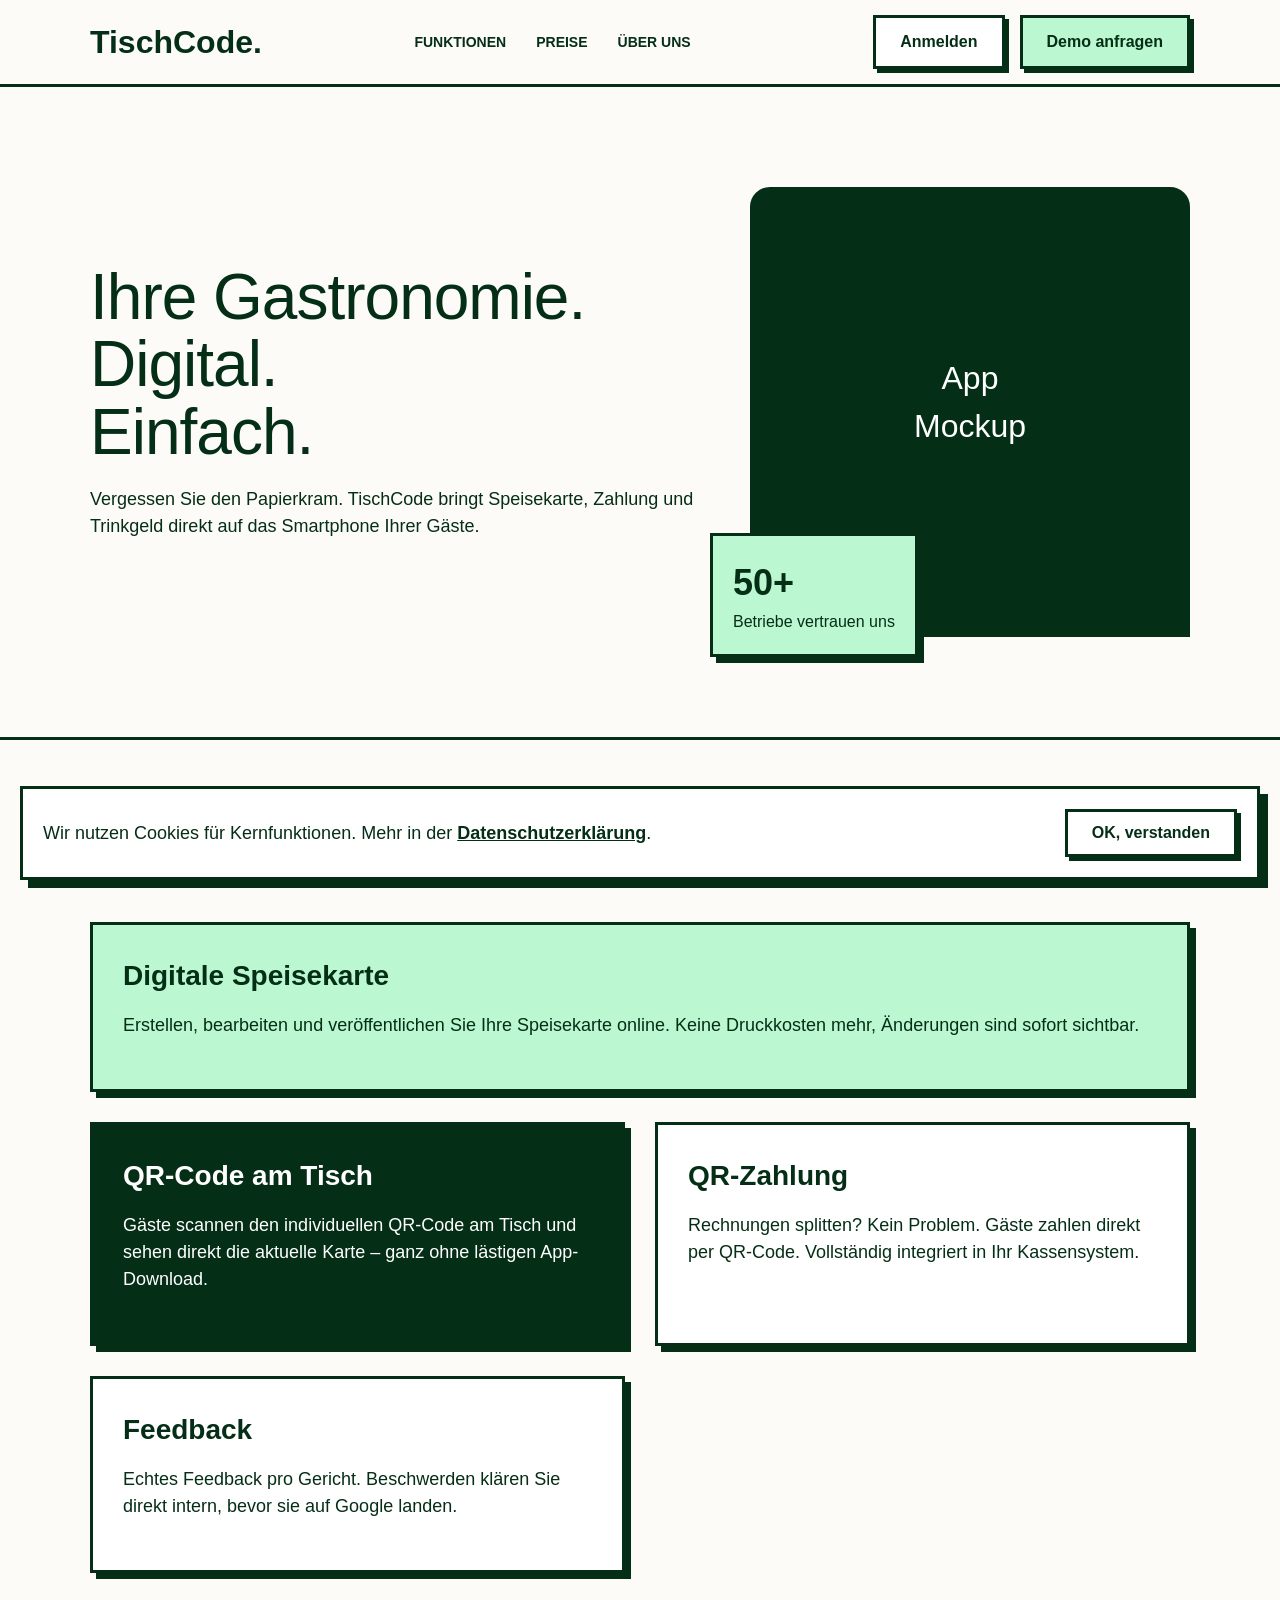
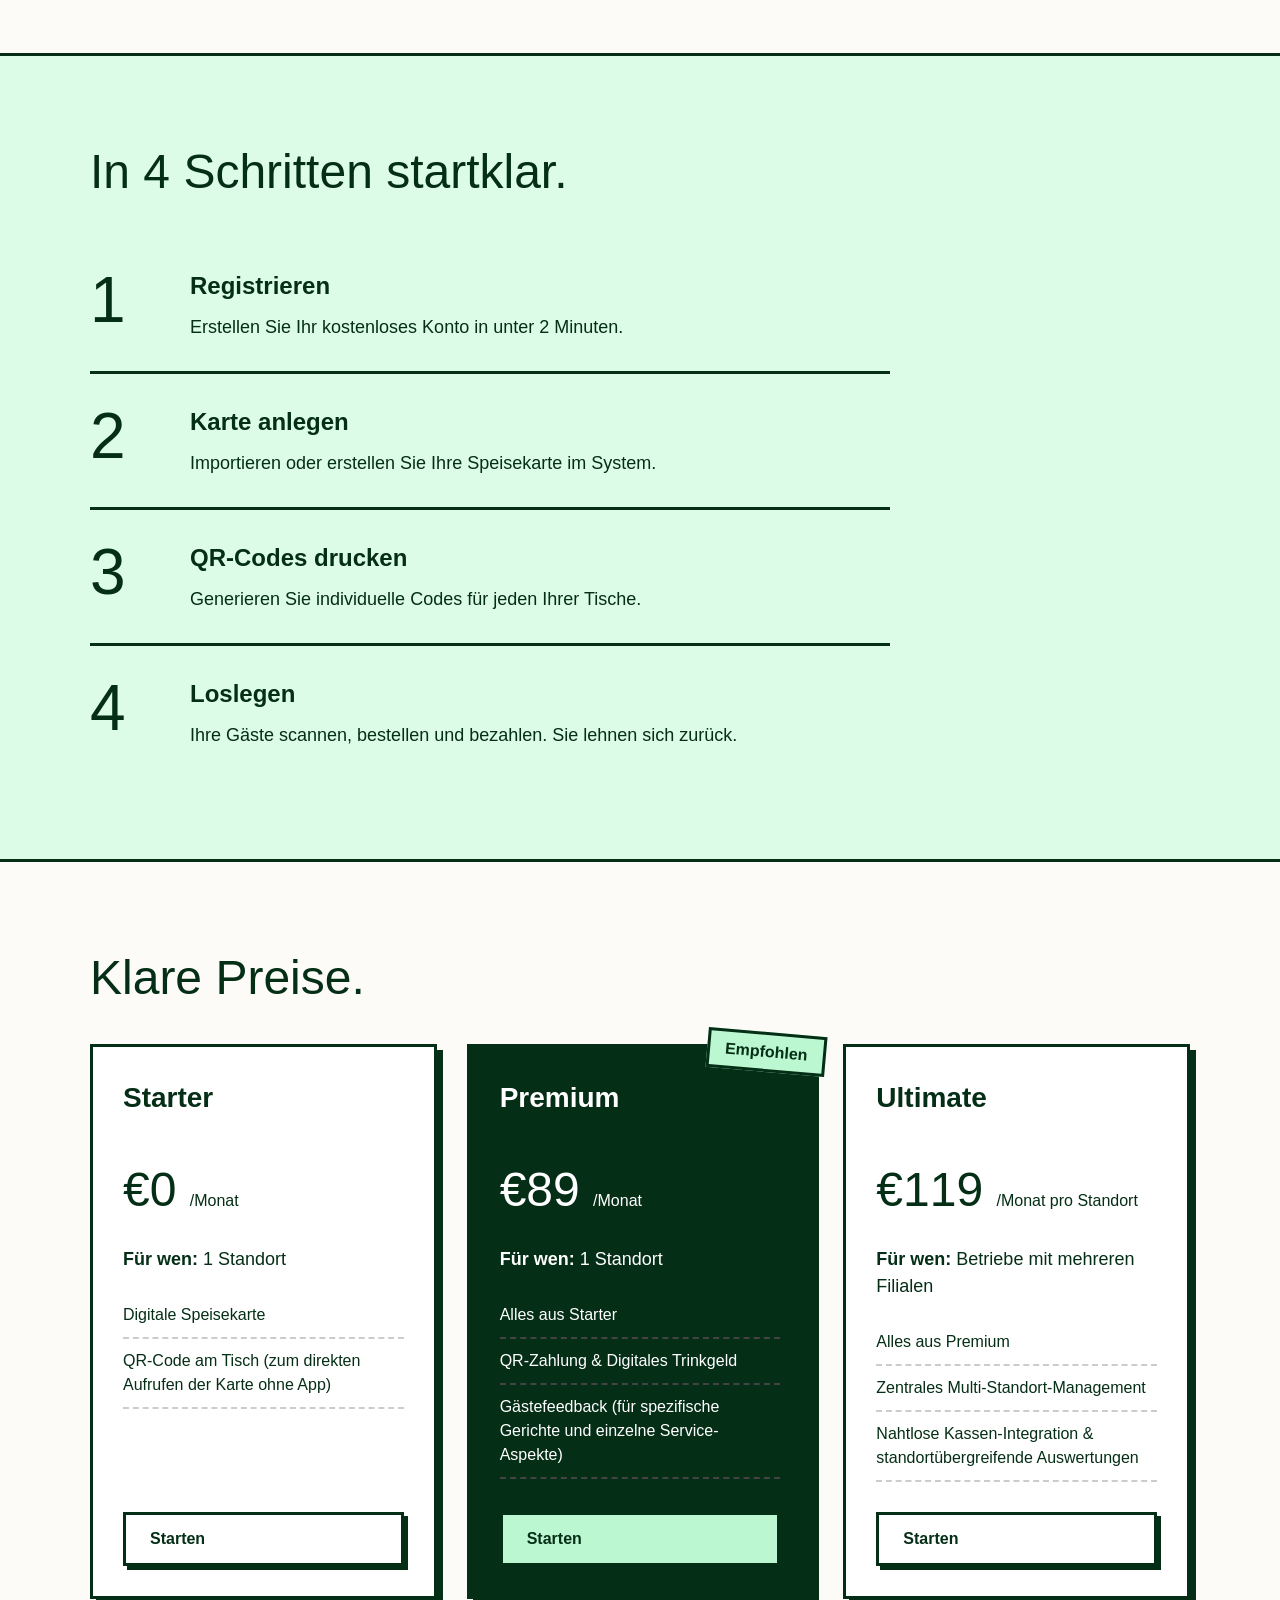
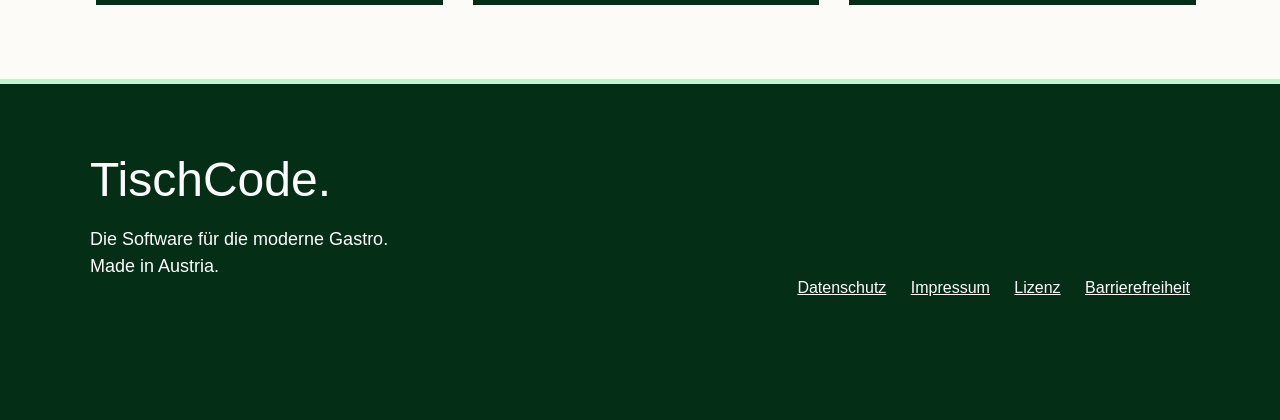
==== index.html @ 5e7524e0 "Add files via upload" ====
<!DOCTYPE html>
<html lang="de">
<head>
    <meta charset="UTF-8" />
    <meta name="viewport" content="width=device-width, initial-scale=1.0" />
    <title>TischCode – Gastro. Aber Digital.</title>
    <meta name="description" content="Digitale Speisekarte, QR-Zahlung und Gästefeedback." />
    <link rel="stylesheet" href="style.css" />
</head>
<body>

<a class="skip-link" href="#main-content">Zum Hauptinhalt springen</a>

<header class="site-header" role="banner">
    <div class="container header-inner">
        <a href="index.html" class="logo" aria-label="TischCode Startseite">
            TischCode.
        </a>
        <nav aria-label="Hauptnavigation" class="main-nav">
            <ul id="nav-links">
                <li><a href="#features">Funktionen</a></li>
                <li><a href="#preise">Preise</a></li>
                <li><a href="about.html">Über uns</a></li>
            </ul>
        </nav>
        <div class="header-actions">
            <a class="button" style="pointer-events: none;">Anmelden</a>
            <a class="button button-accent" style="pointer-events: none;">Demo anfragen</a>
        </div>
    </div>
</header>

<main id="main-content">

    <section class="hero" aria-labelledby="hero-heading">
        <div class="container hero-grid">
            <div class="hero-text">
                <h1 id="hero-heading">Ihre Gastronomie.<br>Digital.<br>Einfach.</h1>
                <p>Vergessen Sie den Papierkram. TischCode bringt Speisekarte, Zahlung und Trinkgeld direkt auf das Smartphone Ihrer Gäste.</p>
            </div>
            <div class="hero-visual" aria-hidden="true">
                <div class="mockup-box">
                    <p class="mockup-text">App<br>Mockup</p>
                </div>
                <div class="floating-stat">
                    <strong>50+</strong>
                    <span>Betriebe vertrauen uns</span>
                </div>
            </div>
        </div>
    </section>

    <section class="section border-top" id="features" aria-labelledby="features-heading">
        <div class="container">
            <h2 id="features-heading" class="section-title">Alles, was Ihr Betrieb braucht.</h2>

            <div class="editorial-grid">
                <div class="card card-large">
                    <h3>Digitale Speisekarte</h3>
                    <p>Erstellen, bearbeiten und veröffentlichen Sie Ihre Speisekarte online. Keine Druckkosten mehr, Änderungen sind sofort sichtbar.</p>
                </div>
                <div class="card card-dark">
                    <h3>QR-Code am Tisch</h3>
                    <p>Gäste scannen den individuellen QR-Code am Tisch und sehen direkt die aktuelle Karte – ganz ohne lästigen App-Download.</p>
                </div>
                <div class="card">
                    <h3>QR-Zahlung</h3>
                    <p>Rechnungen splitten? Kein Problem. Gäste zahlen direkt per QR-Code. Vollständig integriert in Ihr Kassensystem.</p>
                </div>
                <div class="card">
                    <h3>Feedback</h3>
                    <p>Echtes Feedback pro Gericht. Beschwerden klären Sie direkt intern, bevor sie auf Google landen.</p>
                </div>
            </div>
        </div>
    </section>

    <section class="section border-top bg-accent" id="wie-es-funktioniert" aria-labelledby="how-heading">
        <div class="container">
            <h2 id="how-heading" class="section-title">In 4 Schritten startklar.</h2>
            <div class="step-stack">
                <div class="step-row">
                    <div class="step-number">1</div>
                    <div class="step-content">
                        <strong>Registrieren</strong>
                        <p>Erstellen Sie Ihr kostenloses Konto in unter 2 Minuten.</p>
                    </div>
                </div>
                <div class="step-row">
                    <div class="step-number">2</div>
                    <div class="step-content">
                        <strong>Karte anlegen</strong>
                        <p>Importieren oder erstellen Sie Ihre Speisekarte im System.</p>
                    </div>
                </div>
                <div class="step-row">
                    <div class="step-number">3</div>
                    <div class="step-content">
                        <strong>QR-Codes drucken</strong>
                        <p>Generieren Sie individuelle Codes für jeden Ihrer Tische.</p>
                    </div>
                </div>
                <div class="step-row">
                    <div class="step-number">4</div>
                    <div class="step-content">
                        <strong>Loslegen</strong>
                        <p>Ihre Gäste scannen, bestellen und bezahlen. Sie lehnen sich zurück.</p>
                    </div>
                </div>
            </div>
        </div>
    </section>

    <section class="section border-top" id="preise" aria-labelledby="pricing-heading">
        <div class="container">
            <h2 id="pricing-heading" class="section-title">Klare Preise.</h2>
            <div class="pricing-grid">

                <div class="card pricing-card">
                    <h3>Starter</h3>
                    <p class="price">€0 <span>/Monat</span></p>
                    <p><strong>Für wen:</strong> 1 Standort</p>
                    <ul>
                        <li>Digitale Speisekarte</li>
                        <li>QR-Code am Tisch (zum direkten Aufrufen der Karte ohne App)</li>
                    </ul>
                    <a class="button button-outline" style="pointer-events: none;">Starten</a>
                </div>

                <div class="card pricing-card highlight">
                    <span class="card-badge">Empfohlen</span>
                    <h3>Premium</h3>
                    <p class="price">€89 <span>/Monat</span></p>
                    <p><strong>Für wen:</strong> 1 Standort</p>
                    <ul>
                        <li>Alles aus Starter</li>
                        <li>QR-Zahlung & Digitales Trinkgeld</li>
                        <li>Gästefeedback (für spezifische Gerichte und einzelne Service-Aspekte)</li>
                    </ul>
                    <a class="button button-accent" style="pointer-events: none;">Starten</a>
                </div>

                <div class="card pricing-card">
                    <h3>Ultimate</h3>
                    <p class="price">€119 <span>/Monat pro Standort</span></p>
                    <p><strong>Für wen:</strong> Betriebe mit mehreren Filialen</p>
                    <ul>
                        <li>Alles aus Premium</li>
                        <li>Zentrales Multi-Standort-Management</li>
                        <li>Nahtlose Kassen-Integration & standortübergreifende Auswertungen</li>
                    </ul>
                    <a class="button button-outline" style="pointer-events: none;">Starten</a>
                </div>

            </div>
        </div>
    </section>

</main>

<footer class="site-footer" role="contentinfo">
    <div class="container footer-flex">
        <div class="footer-brand">
            <h2>TischCode.</h2>
            <p>Die Software für die moderne Gastro.<br>Made in Austria.</p>
        </div>
        <div class="footer-links">
            <a href="datenschutz.html">Datenschutz</a>
            <a href="impressum.html">Impressum</a>
            <a href="lizenz.html">Lizenz</a>
            <a href="barrierefreiheit.html">Barrierefreiheit</a>
        </div>
    </div>
</footer>

<div class="cookie-banner" id="cookie-banner" role="dialog" aria-live="polite" aria-label="Cookie-Hinweis">
    <p>Wir nutzen Cookies für Kernfunktionen. Mehr in der <a href="datenschutz.html">Datenschutzerklärung</a>.</p>
    <button class="button" onclick="document.getElementById('cookie-banner').style.display='none'">OK, verstanden</button>
</div>

</body>
</html>
---- style.css ----
* {
    box-sizing: border-box;
    margin: 0;
    padding: 0;
}

body {
    background-color: #fdfbf7;
    color: #052e16;
    font-family: Arial, Helvetica, sans-serif;
    line-height: 1.5;
}

h1, h2, h3, .logo {
    font-weight: normal;
    color: #052e16;
}

h1 {
    font-size: 64px;
    line-height: 1.05;
    margin-bottom: 20px;
    letter-spacing: -1px;
}

h2 {
    font-size: 48px;
    margin-bottom: 30px;
}

h3 {
    font-size: 28px;
    margin-bottom: 15px;
    font-weight: bold;
}

p {
    margin-bottom: 20px;
    font-size: 18px;
}

a {
    color: #052e16;
    text-decoration: none;
}

ul {
    list-style: none;
}

.container {
    width: 90%;
    max-width: 1100px;
    margin: 0 auto;
}

.section {
    padding: 80px 0;
}

.border-top {
    border-top: 3px solid #052e16;
}

.bg-accent {
    background-color: #dcfce7; /* mintgrün */
}

.skip-link {
    position: absolute;
    top: -50px;
    left: 0;
    background-color: #052e16;
    color: #ffffff;
    padding: 10px 20px;
    font-weight: bold;
}
.skip-link:focus { top: 0; }
*:focus-visible { outline: 3px solid #000; outline-offset: 4px; }

.site-header {
    border-bottom: 3px solid #052e16;
    padding: 15px 0;
    background-color: #fdfbf7;
}

.header-inner {
    display: flex;
    justify-content: space-between;
    align-items: center;
}

.logo {
    font-size: 32px;
    font-weight: bold;
}

.main-nav ul {
    display: flex;
}

.main-nav li {
    margin-right: 30px;
    font-weight: bold;
    text-transform: uppercase;
    font-size: 14px;
}

.main-nav a:hover {
    text-decoration: underline;
}

.header-actions {
    display: flex;
    gap: 15px;
}

.button {
    display: inline-block;
    background-color: #ffffff;
    color: #052e16;
    border: 3px solid #052e16;
    padding: 12px 24px;
    font-weight: bold;
    font-size: 16px;
    cursor: pointer;
    box-shadow: 4px 4px 0px #052e16;
    transition: all 0.1s;
}

.button:active {
    transform: translate(4px, 4px);
    box-shadow: 0px 0px 0px #052e16;
}

.button-accent {
    background-color: #bbf7d0; /* grelles grün */
}

.link-bold {
    font-weight: bold;
    font-size: 18px;
    text-decoration: underline;
}

/* --- Hero Section --- */
.hero {
    padding: 100px 0;
}

.hero-grid {
    display: flex;
    justify-content: space-between;
    align-items: center;
}

.hero-text {
    width: 55%;
}

.badge {
    display: inline-block;
    border: 2px solid #052e16;
    padding: 5px 15px;
    border-radius: 50px;
    font-weight: bold;
    font-size: 14px;
    text-transform: uppercase;
    margin-bottom: 30px;
}

.action-group {
    display: flex;
    align-items: center;
    gap: 30px;
    margin-top: 40px;
}

.hero-visual {
    width: 40%;
    position: relative;
}

.mockup-box {
    background-color: #052e16;
    color: #ffffff;
    height: 450px;
    border: 3px solid #052e16;
    display: flex;
    align-items: center;
    justify-content: center;
    text-align: center;
    border-radius: 20px 20px 0 0;
}

.mockup-text {
    font-size: 32px;
}

.floating-stat {
    position: absolute;
    bottom: -20px;
    left: -40px;
    background-color: #bbf7d0;
    border: 3px solid #052e16;
    padding: 20px;
    box-shadow: 6px 6px 0px #052e16;
}

.floating-stat strong {
    display: block;
    font-size: 36px;
}

.editorial-grid {
    display: flex;
    flex-wrap: wrap;
    gap: 30px;
}

.card {
    border: 3px solid #052e16;
    padding: 30px;
    background-color: #ffffff;
    box-shadow: 6px 6px 0px #052e16;
    width: calc(50% - 15px);
}

.card-large {
    width: 100%;
    background-color: #bbf7d0;
}

.card-dark {
    background-color: #052e16;
    color: #ffffff;
}

.card-dark h3, .card-dark p {
    color: #ffffff;
}

.step-stack {
    max-width: 800px;
}

.step-row {
    display: flex;
    border-bottom: 3px solid #052e16;
    padding: 30px 0;
}

.step-row:last-child {
    border-bottom: none;
}

.step-number {
    font-size: 64px;
    width: 100px;
    line-height: 1;
}

.step-content strong {
    font-size: 24px;
    display: block;
    margin-bottom: 10px;
}

.step-content p {
    margin-bottom: 0;
}

.pricing-grid {
    display: flex;
    gap: 30px;
}

.pricing-card {
    width: 33.333%;
    position: relative;
    display: flex;
    flex-direction: column;
}

.pricing-card.highlight {
    background-color: #052e16;
    color: #ffffff;
}

.pricing-card.highlight h3,
.pricing-card.highlight p,
.pricing-card.highlight li {
    color: #ffffff;
}

.card-badge {
    position: absolute;
    top: -15px;
    right: -15px;
    background-color: #bbf7d0;
    color: #052e16;
    border: 3px solid #052e16;
    padding: 5px 15px;
    font-weight: bold;
    transform: rotate(5deg);
}

.price {
    font-size: 48px;
    margin: 20px 0;
}

.price span {
    font-size: 16px;
}

.pricing-card ul {
    margin-bottom: 30px;
    flex-grow: 1;
}

.pricing-card li {
    padding: 10px 0;
    border-bottom: 2px dashed #cccccc;
}

.pricing-card.highlight li {
    border-bottom: 2px dashed #444444;
}

.site-footer {
    background-color: #052e16;
    color: #ffffff;
    padding: 60px 0 120px 0;
    border-top: 5px solid #bbf7d0;
}

.site-footer h2 {
    color: #ffffff;
    margin-bottom: 10px;
}

.footer-flex {
    display: flex;
    justify-content: space-between;
    align-items: flex-end;
}

.footer-links a {
    color: #ffffff;
    margin-left: 20px;
    text-decoration: underline;
}

.cookie-banner {
    position: fixed;
    bottom: 20px;
    left: 20px;
    right: 20px;
    background-color: #ffffff;
    border: 3px solid #052e16;
    padding: 20px;
    box-shadow: 8px 8px 0px #052e16;
    display: flex;
    justify-content: space-between;
    align-items: center;
    z-index: 1000;
}

.cookie-banner p { margin: 0; }
.cookie-banner a { text-decoration: underline; font-weight: bold; }

@media (max-width: 768px) {
    h1 { font-size: 42px; }

    .header-inner, .hero-grid, .editorial-grid, .pricing-grid, .footer-flex, .cookie-banner {
        flex-direction: column;
        align-items: flex-start;
    }

    .hero-text, .hero-visual, .card, .pricing-card {
        width: 100%;
        margin-bottom: 30px;
    }

    .action-group { flex-direction: column; align-items: flex-start; gap: 15px; }
    .main-nav { margin: 20px 0; }
    .main-nav li { margin-right: 15px; margin-bottom: 10px; }
    .main-nav ul { flex-wrap: wrap; }

    .floating-stat { left: 10px; bottom: -10px; }
    .cookie-banner { gap: 15px; flex-direction: column; }
    .footer-links a { margin-left: 0; margin-right: 20px; display: block; margin-top: 10px;}
}
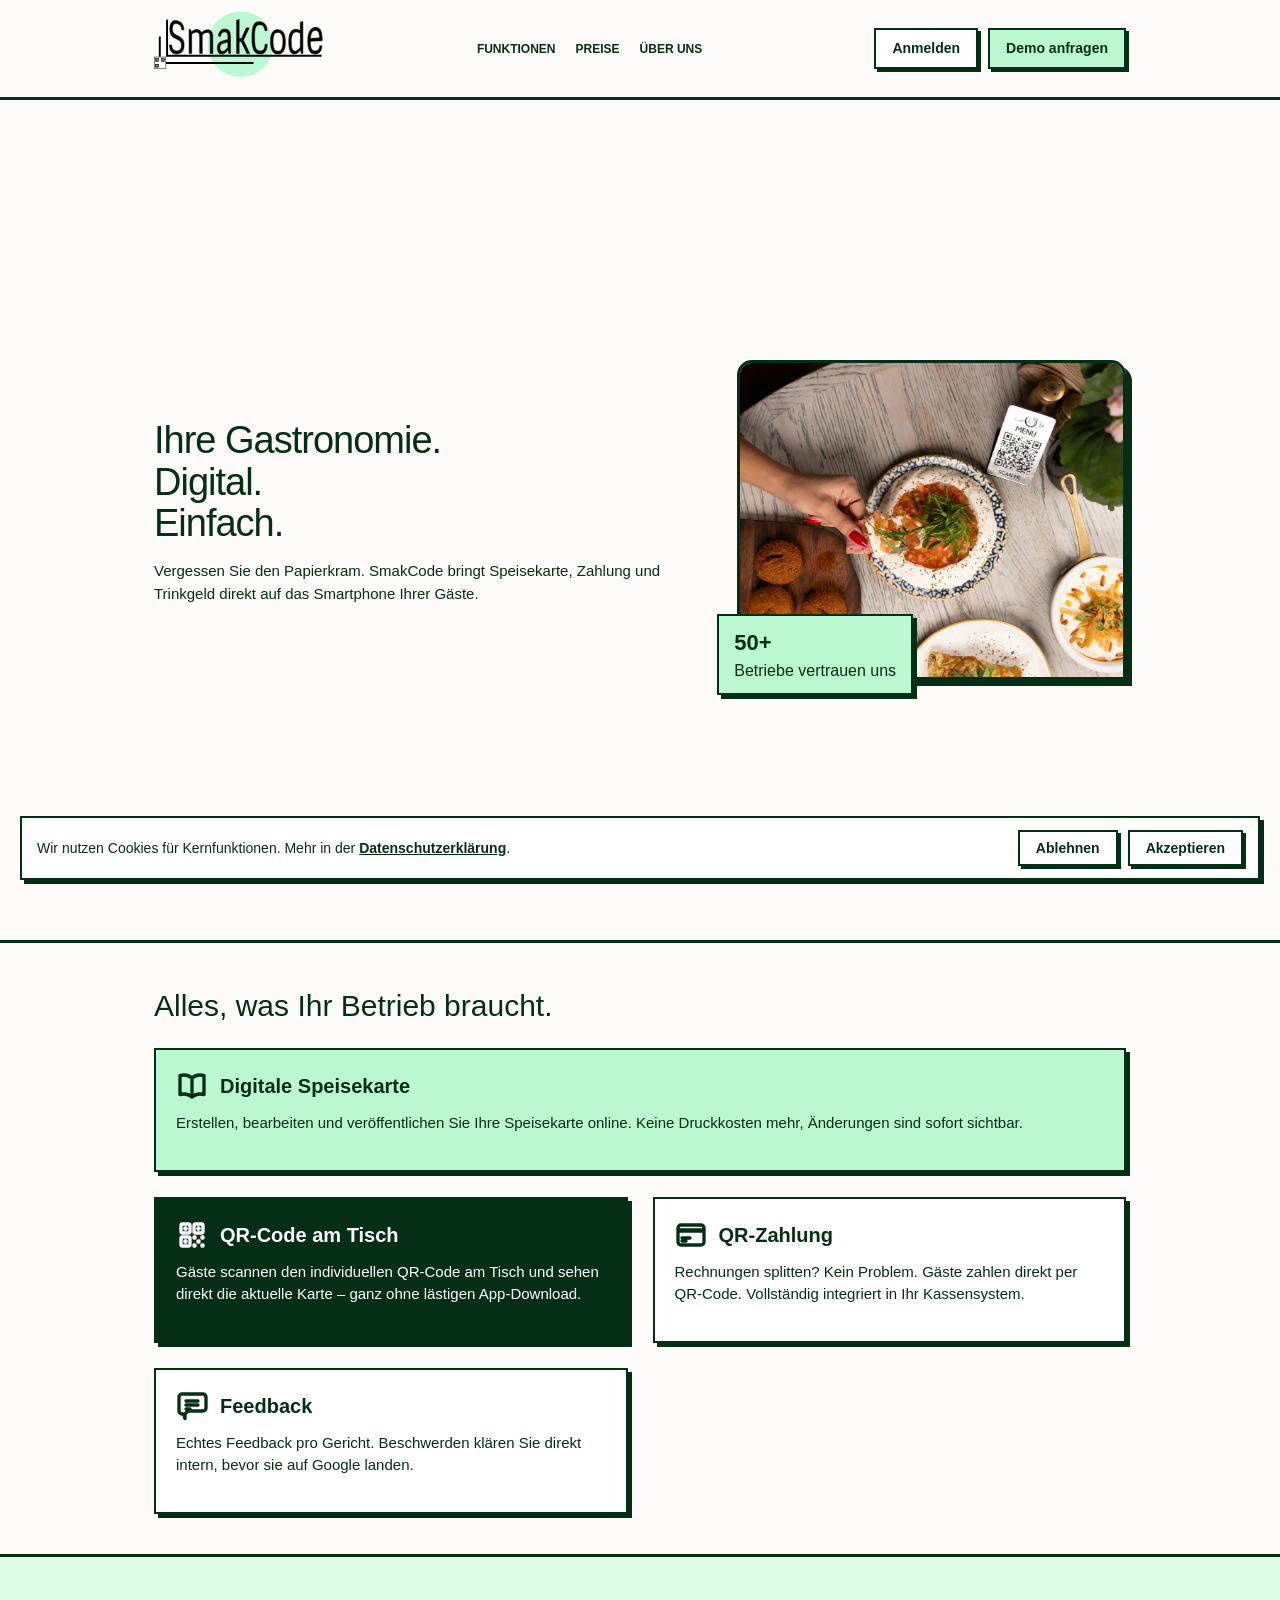
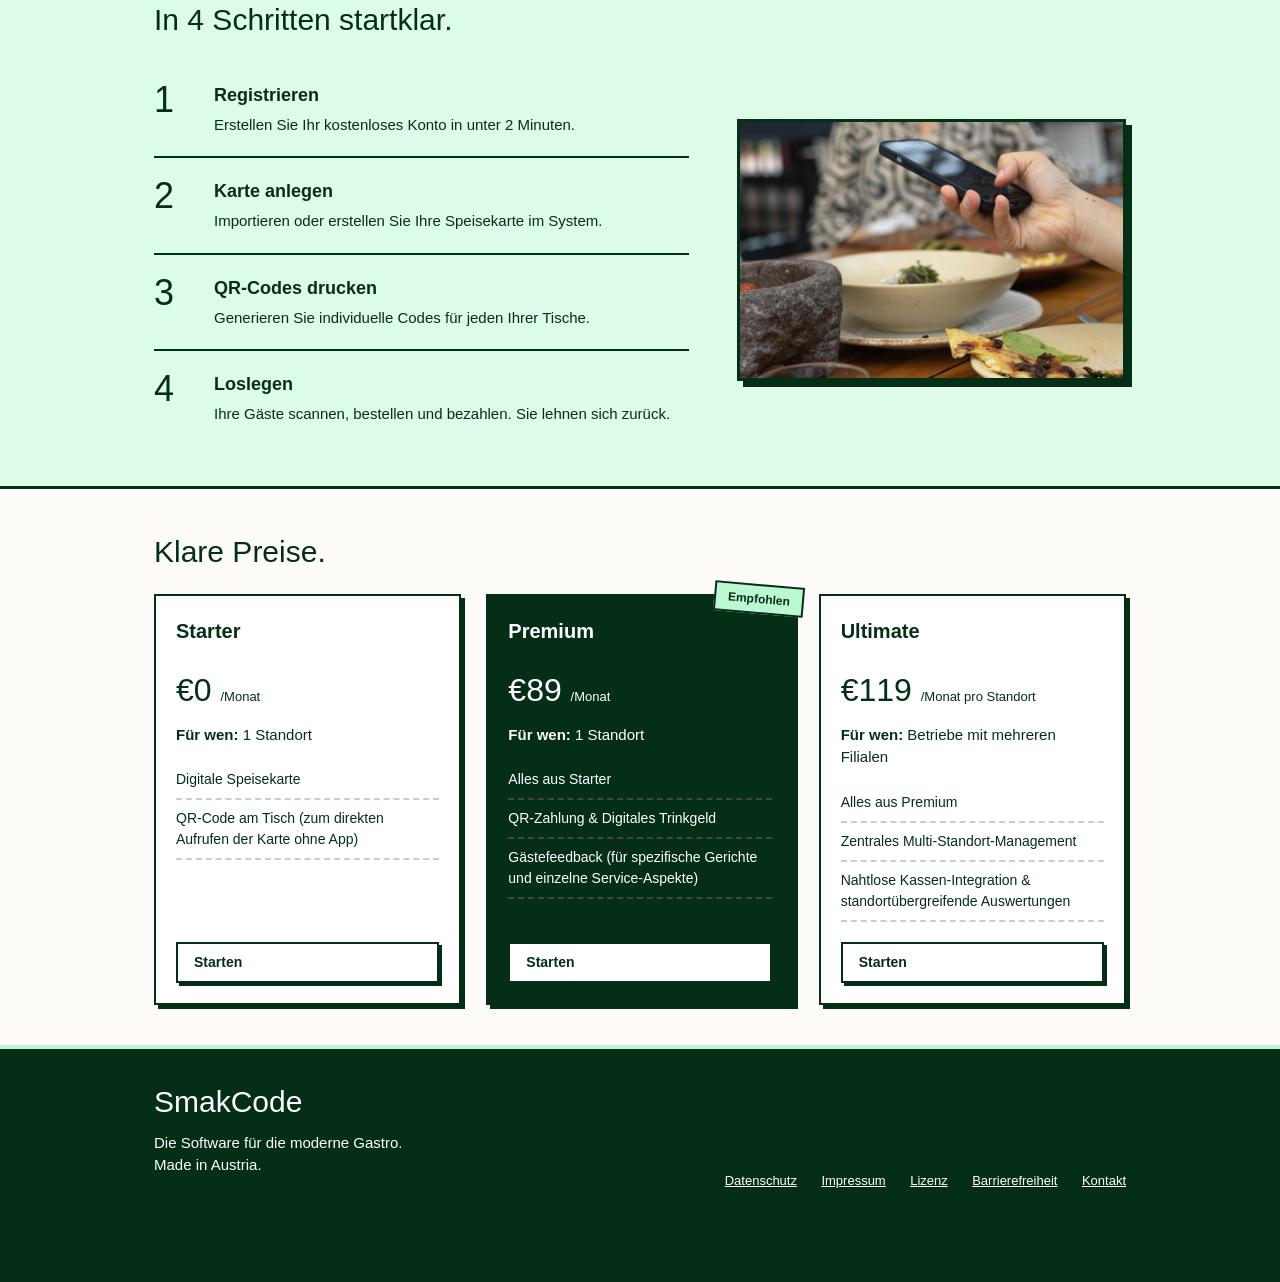
==== commit ce75d085: "Add files via upload" ====
--- a/index.html
+++ b/index.html
@@ -3,8 +3,9 @@
 <head>
     <meta charset="UTF-8" />
     <meta name="viewport" content="width=device-width, initial-scale=1.0" />
-    <title>TischCode – Gastro. Aber Digital.</title>
+    <title>SmakCode – Gastro. Aber Digital.</title>
     <meta name="description" content="Digitale Speisekarte, QR-Zahlung und Gästefeedback." />
+
     <link rel="stylesheet" href="style.css" />
 </head>
 <body>
@@ -13,8 +14,8 @@
 
 <header class="site-header" role="banner">
     <div class="container header-inner">
-        <a href="index.html" class="logo" aria-label="TischCode Startseite">
-            TischCode.
+        <a href="index.html" class="logo" aria-label="SmakCode Startseite">
+            <img src="logo1.svg" alt="SmakCode Logo" style="height: 68px; width: auto;">
         </a>
         <nav aria-label="Hauptnavigation" class="main-nav">
             <ul id="nav-links">
@@ -24,8 +25,8 @@
             </ul>
         </nav>
         <div class="header-actions">
-            <a class="button" style="pointer-events: none;">Anmelden</a>
-            <a class="button button-accent" style="pointer-events: none;">Demo anfragen</a>
+            <a class="button" aria-disabled="true" tabindex="-1">Anmelden</a>
+            <a class="button button-accent" href="kontakt.html">Demo anfragen</a>
         </div>
     </div>
 </header>
@@ -36,12 +37,10 @@
         <div class="container hero-grid">
             <div class="hero-text">
                 <h1 id="hero-heading">Ihre Gastronomie.<br>Digital.<br>Einfach.</h1>
-                <p>Vergessen Sie den Papierkram. TischCode bringt Speisekarte, Zahlung und Trinkgeld direkt auf das Smartphone Ihrer Gäste.</p>
-            </div>
-            <div class="hero-visual" aria-hidden="true">
-                <div class="mockup-box">
-                    <p class="mockup-text">App<br>Mockup</p>
-                </div>
+                <p>Vergessen Sie den Papierkram. SmakCode bringt Speisekarte, Zahlung und Trinkgeld direkt auf das Smartphone Ihrer Gäste.</p>
+            </div>
+            <div class="hero-visual">
+                <img src="photo1.jpg" alt="Draufsicht auf einen gedeckten Restauranttisch mit verschiedenen Speisen und einem QR-Code-Aufsteller" class="hero-img">
                 <div class="floating-stat">
                     <strong>50+</strong>
                     <span>Betriebe vertrauen uns</span>
@@ -56,19 +55,43 @@
 
             <div class="editorial-grid">
                 <div class="card card-large">
-                    <h3>Digitale Speisekarte</h3>
+                    <div class="card-header">
+                        <svg xmlns="http://www.w3.org/2000/svg" fill="none" viewBox="0 0 24 24" stroke-width="2.5" stroke="currentColor" class="card-icon" aria-hidden="true">
+                            <path stroke-linecap="round" stroke-linejoin="round" d="M12 6.042A8.967 8.967 0 0 0 6 3.75c-1.052 0-2.062.18-3 .512v14.25A8.987 8.987 0 0 1 6 18c2.305 0 4.408.867 6 2.292m0-14.25a8.966 8.966 0 0 1 6-2.292c1.052 0 2.062.18 3 .512v14.25A8.987 8.987 0 0 0 18 18a8.967 8.967 0 0 0-6 2.292m0-14.25v14.25" />
+                        </svg>
+                        <h3>Digitale Speisekarte</h3>
+                    </div>
                     <p>Erstellen, bearbeiten und veröffentlichen Sie Ihre Speisekarte online. Keine Druckkosten mehr, Änderungen sind sofort sichtbar.</p>
                 </div>
+
                 <div class="card card-dark">
-                    <h3>QR-Code am Tisch</h3>
+                    <div class="card-header">
+                        <svg xmlns="http://www.w3.org/2000/svg" fill="none" viewBox="0 0 24 24" stroke-width="2.5" stroke="currentColor" class="card-icon" aria-hidden="true">
+                            <path stroke-linecap="round" stroke-linejoin="round" d="M3.75 4.875c0-.621.504-1.125 1.125-1.125h4.5c.621 0 1.125.504 1.125 1.125v4.5c0 .621-.504 1.125-1.125 1.125h-4.5a1.125 1.125 0 0 1-1.125-1.125v-4.5ZM3.75 14.625c0-.621.504-1.125 1.125-1.125h4.5c.621 0 1.125.504 1.125 1.125v4.5c0 .621-.504 1.125-1.125 1.125h-4.5a1.125 1.125 0 0 1-1.125-1.125v-4.5ZM13.5 4.875c0-.621.504-1.125 1.125-1.125h4.5c.621 0 1.125.504 1.125 1.125v4.5c0 .621-.504 1.125-1.125 1.125h-4.5A1.125 1.125 0 0 1 13.5 9.375v-4.5Z" />
+                            <path stroke-linecap="round" stroke-linejoin="round" d="M6.75 6.75h.75v.75h-.75v-.75ZM6.75 16.5h.75v.75h-.75v-.75ZM16.5 6.75h.75v.75h-.75v-.75ZM13.5 13.5h.75v.75h-.75v-.75ZM13.5 19.5h.75v.75h-.75v-.75ZM19.5 13.5h.75v.75h-.75v-.75ZM19.5 19.5h.75v.75h-.75v-.75ZM16.5 16.5h.75v.75h-.75v-.75Z" />
+                        </svg>
+                        <h3>QR-Code am Tisch</h3>
+                    </div>
                     <p>Gäste scannen den individuellen QR-Code am Tisch und sehen direkt die aktuelle Karte – ganz ohne lästigen App-Download.</p>
                 </div>
+
                 <div class="card">
-                    <h3>QR-Zahlung</h3>
+                    <div class="card-header">
+                        <svg xmlns="http://www.w3.org/2000/svg" fill="none" viewBox="0 0 24 24" stroke-width="2.5" stroke="currentColor" class="card-icon" aria-hidden="true">
+                            <path stroke-linecap="round" stroke-linejoin="round" d="M2.25 8.25h19.5M2.25 9h19.5m-16.5 5.25h6m-6 2.25h3m-3.75 3h15a2.25 2.25 0 0 0 2.25-2.25V6.75A2.25 2.25 0 0 0 19.5 4.5h-15a2.25 2.25 0 0 0-2.25 2.25v10.5A2.25 2.25 0 0 0 4.5 19.5Z" />
+                        </svg>
+                        <h3>QR-Zahlung</h3>
+                    </div>
                     <p>Rechnungen splitten? Kein Problem. Gäste zahlen direkt per QR-Code. Vollständig integriert in Ihr Kassensystem.</p>
                 </div>
+
                 <div class="card">
-                    <h3>Feedback</h3>
+                    <div class="card-header">
+                        <svg xmlns="http://www.w3.org/2000/svg" fill="none" viewBox="0 0 24 24" stroke-width="2.5" stroke="currentColor" class="card-icon" aria-hidden="true">
+                            <path stroke-linecap="round" stroke-linejoin="round" d="M7.5 8.25h9m-9 3h9m-9 3h3m-4.5 4.5 3-3h11.25a2.25 2.25 0 0 0 2.25-2.25V5.25a2.25 2.25 0 0 0-2.25-2.25H4.5A2.25 2.25 0 0 0 2.25 5.25v10.5A2.25 2.25 0 0 0 4.5 18h2.25v3.375Z" />
+                        </svg>
+                        <h3>Feedback</h3>
+                    </div>
                     <p>Echtes Feedback pro Gericht. Beschwerden klären Sie direkt intern, bevor sie auf Google landen.</p>
                 </div>
             </div>
@@ -78,34 +101,39 @@
     <section class="section border-top bg-accent" id="wie-es-funktioniert" aria-labelledby="how-heading">
         <div class="container">
             <h2 id="how-heading" class="section-title">In 4 Schritten startklar.</h2>
-            <div class="step-stack">
-                <div class="step-row">
-                    <div class="step-number">1</div>
-                    <div class="step-content">
-                        <strong>Registrieren</strong>
-                        <p>Erstellen Sie Ihr kostenloses Konto in unter 2 Minuten.</p>
-                    </div>
-                </div>
-                <div class="step-row">
-                    <div class="step-number">2</div>
-                    <div class="step-content">
-                        <strong>Karte anlegen</strong>
-                        <p>Importieren oder erstellen Sie Ihre Speisekarte im System.</p>
-                    </div>
-                </div>
-                <div class="step-row">
-                    <div class="step-number">3</div>
-                    <div class="step-content">
-                        <strong>QR-Codes drucken</strong>
-                        <p>Generieren Sie individuelle Codes für jeden Ihrer Tische.</p>
-                    </div>
-                </div>
-                <div class="step-row">
-                    <div class="step-number">4</div>
-                    <div class="step-content">
-                        <strong>Loslegen</strong>
-                        <p>Ihre Gäste scannen, bestellen und bezahlen. Sie lehnen sich zurück.</p>
-                    </div>
+            <div class="steps-grid">
+                <div class="step-stack">
+                    <div class="step-row">
+                        <div class="step-number">1</div>
+                        <div class="step-content">
+                            <strong>Registrieren</strong>
+                            <p>Erstellen Sie Ihr kostenloses Konto in unter 2 Minuten.</p>
+                        </div>
+                    </div>
+                    <div class="step-row">
+                        <div class="step-number">2</div>
+                        <div class="step-content">
+                            <strong>Karte anlegen</strong>
+                            <p>Importieren oder erstellen Sie Ihre Speisekarte im System.</p>
+                        </div>
+                    </div>
+                    <div class="step-row">
+                        <div class="step-number">3</div>
+                        <div class="step-content">
+                            <strong>QR-Codes drucken</strong>
+                            <p>Generieren Sie individuelle Codes für jeden Ihrer Tische.</p>
+                        </div>
+                    </div>
+                    <div class="step-row">
+                        <div class="step-number">4</div>
+                        <div class="step-content">
+                            <strong>Loslegen</strong>
+                            <p>Ihre Gäste scannen, bestellen und bezahlen. Sie lehnen sich zurück.</p>
+                        </div>
+                    </div>
+                </div>
+                <div class="steps-visual">
+                    <img src="photo2.jpg" alt="Nahaufnahme einer Person, die ein Smartphone über einem Teller mit Essen hält, um einen QR-Code zu nutzen" class="steps-img">
                 </div>
             </div>
         </div>
@@ -124,7 +152,7 @@
                         <li>Digitale Speisekarte</li>
                         <li>QR-Code am Tisch (zum direkten Aufrufen der Karte ohne App)</li>
                     </ul>
-                    <a class="button button-outline" style="pointer-events: none;">Starten</a>
+                    <a class="button button-outline" aria-disabled="true" tabindex="-1">Starten</a>
                 </div>
 
                 <div class="card pricing-card highlight">
@@ -137,7 +165,7 @@
                         <li>QR-Zahlung & Digitales Trinkgeld</li>
                         <li>Gästefeedback (für spezifische Gerichte und einzelne Service-Aspekte)</li>
                     </ul>
-                    <a class="button button-accent" style="pointer-events: none;">Starten</a>
+                    <a class="button button-outline" aria-disabled="true" tabindex="-1">Starten</a>
                 </div>
 
                 <div class="card pricing-card">
@@ -149,7 +177,7 @@
                         <li>Zentrales Multi-Standort-Management</li>
                         <li>Nahtlose Kassen-Integration & standortübergreifende Auswertungen</li>
                     </ul>
-                    <a class="button button-outline" style="pointer-events: none;">Starten</a>
+                    <a class="button button-outline" aria-disabled="true" tabindex="-1">Starten</a>
                 </div>
 
             </div>
@@ -161,21 +189,25 @@
 <footer class="site-footer" role="contentinfo">
     <div class="container footer-flex">
         <div class="footer-brand">
-            <h2>TischCode.</h2>
+            <h2>SmakCode</h2>
             <p>Die Software für die moderne Gastro.<br>Made in Austria.</p>
         </div>
         <div class="footer-links">
             <a href="datenschutz.html">Datenschutz</a>
             <a href="impressum.html">Impressum</a>
             <a href="lizenz.html">Lizenz</a>
-            <a href="barrierefreiheit.html">Barrierefreiheit</a>
+            <a href="barrierefreiheitserklaerung.html">Barrierefreiheit</a>
+            <a href="kontakt.html">Kontakt</a>
         </div>
     </div>
 </footer>
 
 <div class="cookie-banner" id="cookie-banner" role="dialog" aria-live="polite" aria-label="Cookie-Hinweis">
     <p>Wir nutzen Cookies für Kernfunktionen. Mehr in der <a href="datenschutz.html">Datenschutzerklärung</a>.</p>
-    <button class="button" onclick="document.getElementById('cookie-banner').style.display='none'">OK, verstanden</button>
+    <div style="display: flex; gap: 10px; flex-wrap: wrap;">
+        <button class="button" onclick="document.getElementById('cookie-banner').style.display='none'">Ablehnen</button>
+        <button class="button" onclick="document.getElementById('cookie-banner').style.display='none'">Akzeptieren</button>
+    </div>
 </div>
 
 </body>
--- a/style.css
+++ b/style.css
@@ -17,26 +17,26 @@
 }
 
 h1 {
-    font-size: 64px;
-    line-height: 1.05;
+    font-size: 38px;
+    line-height: 1.1;
+    margin-bottom: 15px;
+    letter-spacing: -1px;
+}
+
+h2 {
+    font-size: 30px;
     margin-bottom: 20px;
-    letter-spacing: -1px;
-}
-
-h2 {
-    font-size: 48px;
-    margin-bottom: 30px;
 }
 
 h3 {
-    font-size: 28px;
+    font-size: 20px;
+    margin-bottom: 10px;
+    font-weight: bold;
+}
+
+p {
     margin-bottom: 15px;
-    font-weight: bold;
-}
-
-p {
-    margin-bottom: 20px;
-    font-size: 18px;
+    font-size: 15px;
 }
 
 a {
@@ -49,13 +49,14 @@
 }
 
 .container {
-    width: 90%;
+    width: 100%;
     max-width: 1100px;
     margin: 0 auto;
+    padding: 0 5%;
 }
 
 .section {
-    padding: 80px 0;
+    padding: 40px 0;
 }
 
 .border-top {
@@ -63,7 +64,7 @@
 }
 
 .bg-accent {
-    background-color: #dcfce7; /* mintgrün */
+    background-color: #dcfce7;
 }
 
 .skip-link {
@@ -72,7 +73,7 @@
     left: 0;
     background-color: #052e16;
     color: #ffffff;
-    padding: 10px 20px;
+    padding: 8px 16px;
     font-weight: bold;
 }
 .skip-link:focus { top: 0; }
@@ -80,7 +81,7 @@
 
 .site-header {
     border-bottom: 3px solid #052e16;
-    padding: 15px 0;
+    padding: 10px 0;
     background-color: #fdfbf7;
 }
 
@@ -91,7 +92,7 @@
 }
 
 .logo {
-    font-size: 32px;
+    font-size: 22px;
     font-weight: bold;
 }
 
@@ -100,10 +101,10 @@
 }
 
 .main-nav li {
-    margin-right: 30px;
+    margin-right: 20px;
     font-weight: bold;
     text-transform: uppercase;
-    font-size: 14px;
+    font-size: 12px;
 }
 
 .main-nav a:hover {
@@ -112,68 +113,53 @@
 
 .header-actions {
     display: flex;
-    gap: 15px;
+    gap: 10px;
 }
 
 .button {
     display: inline-block;
     background-color: #ffffff;
     color: #052e16;
-    border: 3px solid #052e16;
-    padding: 12px 24px;
-    font-weight: bold;
-    font-size: 16px;
+    border: 2px solid #052e16;
+    padding: 8px 16px;
+    font-weight: bold;
+    font-size: 14px;
     cursor: pointer;
-    box-shadow: 4px 4px 0px #052e16;
+    box-shadow: 3px 3px 0px #052e16;
     transition: all 0.1s;
 }
 
 .button:active {
-    transform: translate(4px, 4px);
+    transform: translate(3px, 3px);
     box-shadow: 0px 0px 0px #052e16;
 }
 
 .button-accent {
-    background-color: #bbf7d0; /* grelles grün */
+    background-color: #bbf7d0;
 }
 
 .link-bold {
     font-weight: bold;
-    font-size: 18px;
+    font-size: 15px;
     text-decoration: underline;
 }
 
-/* --- Hero Section --- */
 .hero {
-    padding: 100px 0;
+    min-height: calc(100vh - 60px);
+    display: flex;
+    align-items: center;
+    padding: 40px 0;
 }
 
 .hero-grid {
     display: flex;
     justify-content: space-between;
     align-items: center;
+    width: 100%;
 }
 
 .hero-text {
     width: 55%;
-}
-
-.badge {
-    display: inline-block;
-    border: 2px solid #052e16;
-    padding: 5px 15px;
-    border-radius: 50px;
-    font-weight: bold;
-    font-size: 14px;
-    text-transform: uppercase;
-    margin-bottom: 30px;
-}
-
-.action-group {
-    display: flex;
-    align-items: center;
-    gap: 30px;
-    margin-top: 40px;
 }
 
 .hero-visual {
@@ -181,49 +167,61 @@
     position: relative;
 }
 
-.mockup-box {
-    background-color: #052e16;
-    color: #ffffff;
-    height: 450px;
+.hero-img {
+    width: 100%;
+    height: 320px;
+    object-fit: cover;
     border: 3px solid #052e16;
-    display: flex;
-    align-items: center;
-    justify-content: center;
-    text-align: center;
-    border-radius: 20px 20px 0 0;
-}
-
-.mockup-text {
-    font-size: 32px;
+    border-radius: 15px 15px 0 0;
+    display: block;
+    box-shadow: 6px 6px 0px #052e16;
 }
 
 .floating-stat {
     position: absolute;
-    bottom: -20px;
-    left: -40px;
+    bottom: -15px;
+    left: -20px;
     background-color: #bbf7d0;
-    border: 3px solid #052e16;
-    padding: 20px;
-    box-shadow: 6px 6px 0px #052e16;
+    border: 2px solid #052e16;
+    padding: 10px 15px;
+    box-shadow: 4px 4px 0px #052e16;
 }
 
 .floating-stat strong {
     display: block;
-    font-size: 36px;
+    font-size: 22px;
 }
 
 .editorial-grid {
     display: flex;
     flex-wrap: wrap;
-    gap: 30px;
+    gap: 25px;
 }
 
 .card {
-    border: 3px solid #052e16;
-    padding: 30px;
+    border: 2px solid #052e16;
+    padding: 20px;
     background-color: #ffffff;
-    box-shadow: 6px 6px 0px #052e16;
-    width: calc(50% - 15px);
+    box-shadow: 4px 4px 0px #052e16;
+    width: calc(50% - 12.5px);
+}
+
+.card-header {
+    display: flex;
+    align-items: center;
+    gap: 12px;
+    margin-bottom: 10px;
+}
+
+.card-header h3 {
+    margin-bottom: 0;
+}
+
+.card-icon {
+    width: 32px;
+    height: 32px;
+    flex-shrink: 0;
+    color: #052e16;
 }
 
 .card-large {
@@ -240,14 +238,25 @@
     color: #ffffff;
 }
 
+.card-dark .card-icon {
+    color: #ffffff;
+}
+
+.steps-grid {
+    display: flex;
+    justify-content: space-between;
+    align-items: center;
+    gap: 40px;
+}
+
 .step-stack {
-    max-width: 800px;
+    width: 55%;
 }
 
 .step-row {
     display: flex;
-    border-bottom: 3px solid #052e16;
-    padding: 30px 0;
+    border-bottom: 2px solid #052e16;
+    padding: 20px 0;
 }
 
 .step-row:last-child {
@@ -255,28 +264,39 @@
 }
 
 .step-number {
-    font-size: 64px;
-    width: 100px;
+    font-size: 36px;
+    width: 60px;
     line-height: 1;
 }
 
 .step-content strong {
-    font-size: 24px;
+    font-size: 18px;
     display: block;
-    margin-bottom: 10px;
+    margin-bottom: 5px;
 }
 
 .step-content p {
     margin-bottom: 0;
 }
 
+.steps-visual {
+    width: 40%;
+}
+
+.steps-img {
+    width: 100%;
+    height: auto;
+    border: 3px solid #052e16;
+    box-shadow: 6px 6px 0px #052e16;
+}
+
 .pricing-grid {
     display: flex;
-    gap: 30px;
+    gap: 25px;
 }
 
 .pricing-card {
-    width: 33.333%;
+    width: calc((100% - 50px) / 3);
     position: relative;
     display: flex;
     flex-direction: column;
@@ -295,33 +315,35 @@
 
 .card-badge {
     position: absolute;
-    top: -15px;
-    right: -15px;
+    top: -12px;
+    right: -12px;
     background-color: #bbf7d0;
     color: #052e16;
-    border: 3px solid #052e16;
-    padding: 5px 15px;
+    border: 2px solid #052e16;
+    padding: 4px 12px;
     font-weight: bold;
     transform: rotate(5deg);
+    font-size: 12px;
 }
 
 .price {
-    font-size: 48px;
-    margin: 20px 0;
+    font-size: 32px;
+    margin: 10px 0;
 }
 
 .price span {
-    font-size: 16px;
+    font-size: 13px;
 }
 
 .pricing-card ul {
-    margin-bottom: 30px;
+    margin-bottom: 20px;
     flex-grow: 1;
 }
 
 .pricing-card li {
-    padding: 10px 0;
+    padding: 8px 0;
     border-bottom: 2px dashed #cccccc;
+    font-size: 14px;
 }
 
 .pricing-card.highlight li {
@@ -331,13 +353,13 @@
 .site-footer {
     background-color: #052e16;
     color: #ffffff;
-    padding: 60px 0 120px 0;
-    border-top: 5px solid #bbf7d0;
+    padding: 30px 0 160px 0;
+    border-top: 4px solid #bbf7d0;
 }
 
 .site-footer h2 {
     color: #ffffff;
-    margin-bottom: 10px;
+    margin-bottom: 8px;
 }
 
 .footer-flex {
@@ -350,6 +372,7 @@
     color: #ffffff;
     margin-left: 20px;
     text-decoration: underline;
+    font-size: 13px;
 }
 
 .cookie-banner {
@@ -358,37 +381,107 @@
     left: 20px;
     right: 20px;
     background-color: #ffffff;
-    border: 3px solid #052e16;
-    padding: 20px;
-    box-shadow: 8px 8px 0px #052e16;
+    border: 2px solid #052e16;
+    padding: 12px 15px;
+    box-shadow: 4px 4px 0px #052e16;
     display: flex;
     justify-content: space-between;
     align-items: center;
     z-index: 1000;
 }
 
-.cookie-banner p { margin: 0; }
+.cookie-banner p { margin: 0; font-size: 14px; }
 .cookie-banner a { text-decoration: underline; font-weight: bold; }
 
+@media (min-width: 769px) {
+    .site-footer {
+        padding-bottom: 90px;
+    }
+}
+
 @media (max-width: 768px) {
-    h1 { font-size: 42px; }
-
-    .header-inner, .hero-grid, .editorial-grid, .pricing-grid, .footer-flex, .cookie-banner {
+    .hero { min-height: auto; padding: 40px 0; }
+
+    h1 { font-size: 32px; }
+
+    .header-inner, .hero-grid, .editorial-grid, .steps-grid, .pricing-grid, .footer-flex, .cookie-banner {
         flex-direction: column;
         align-items: flex-start;
     }
 
-    .hero-text, .hero-visual, .card, .pricing-card {
+    .hero-text, .hero-visual, .step-stack, .steps-visual, .card, .pricing-card {
         width: 100%;
-        margin-bottom: 30px;
+        margin-bottom: 25px;
     }
 
     .action-group { flex-direction: column; align-items: flex-start; gap: 15px; }
-    .main-nav { margin: 20px 0; }
+    .main-nav { margin: 15px 0; }
     .main-nav li { margin-right: 15px; margin-bottom: 10px; }
     .main-nav ul { flex-wrap: wrap; }
 
     .floating-stat { left: 10px; bottom: -10px; }
     .cookie-banner { gap: 15px; flex-direction: column; }
     .footer-links a { margin-left: 0; margin-right: 20px; display: block; margin-top: 10px;}
-}+}
+
+
+.contact-form {
+    max-width: 600px;
+    background-color: #f8f9fa;
+    padding: 30px;
+    border: 1px solid #e0e0e0;
+    border-radius: 4px;
+    margin-bottom: 20px;
+}
+
+.form-group {
+    margin-bottom: 20px;
+}
+
+.form-group label {
+    display: block;
+    margin-bottom: 5px;
+    font-weight: bold;
+    color: #052e16;
+}
+
+input[type="text"],
+input[type="email"],
+textarea {
+    width: 100%;
+    padding: 10px;
+    border: 1px solid #cccccc;
+    border-radius: 4px;
+    font-family: Arial, Helvetica, sans-serif;
+    font-size: 16px;
+}
+
+.submit-btn {
+    background-color: #052e16;
+    color: #ffffff;
+    padding: 12px 24px;
+    border: none;
+    border-radius: 4px;
+    font-size: 16px;
+    font-weight: bold;
+    cursor: pointer;
+}
+
+.submit-btn:hover {
+    background-color: #0a4d26;
+}
+
+.back-link {
+    display: inline-block;
+    margin-top: 30px;
+    font-weight: bold;
+    color: #052e16;
+    text-decoration: none;
+    padding-bottom: 2px;
+    border-bottom: 2px solid transparent;
+    transition: border-bottom-color 0.2s ease-in-out;
+}
+
+.back-link:hover {
+    border-bottom: 2px solid #052e16;
+}
